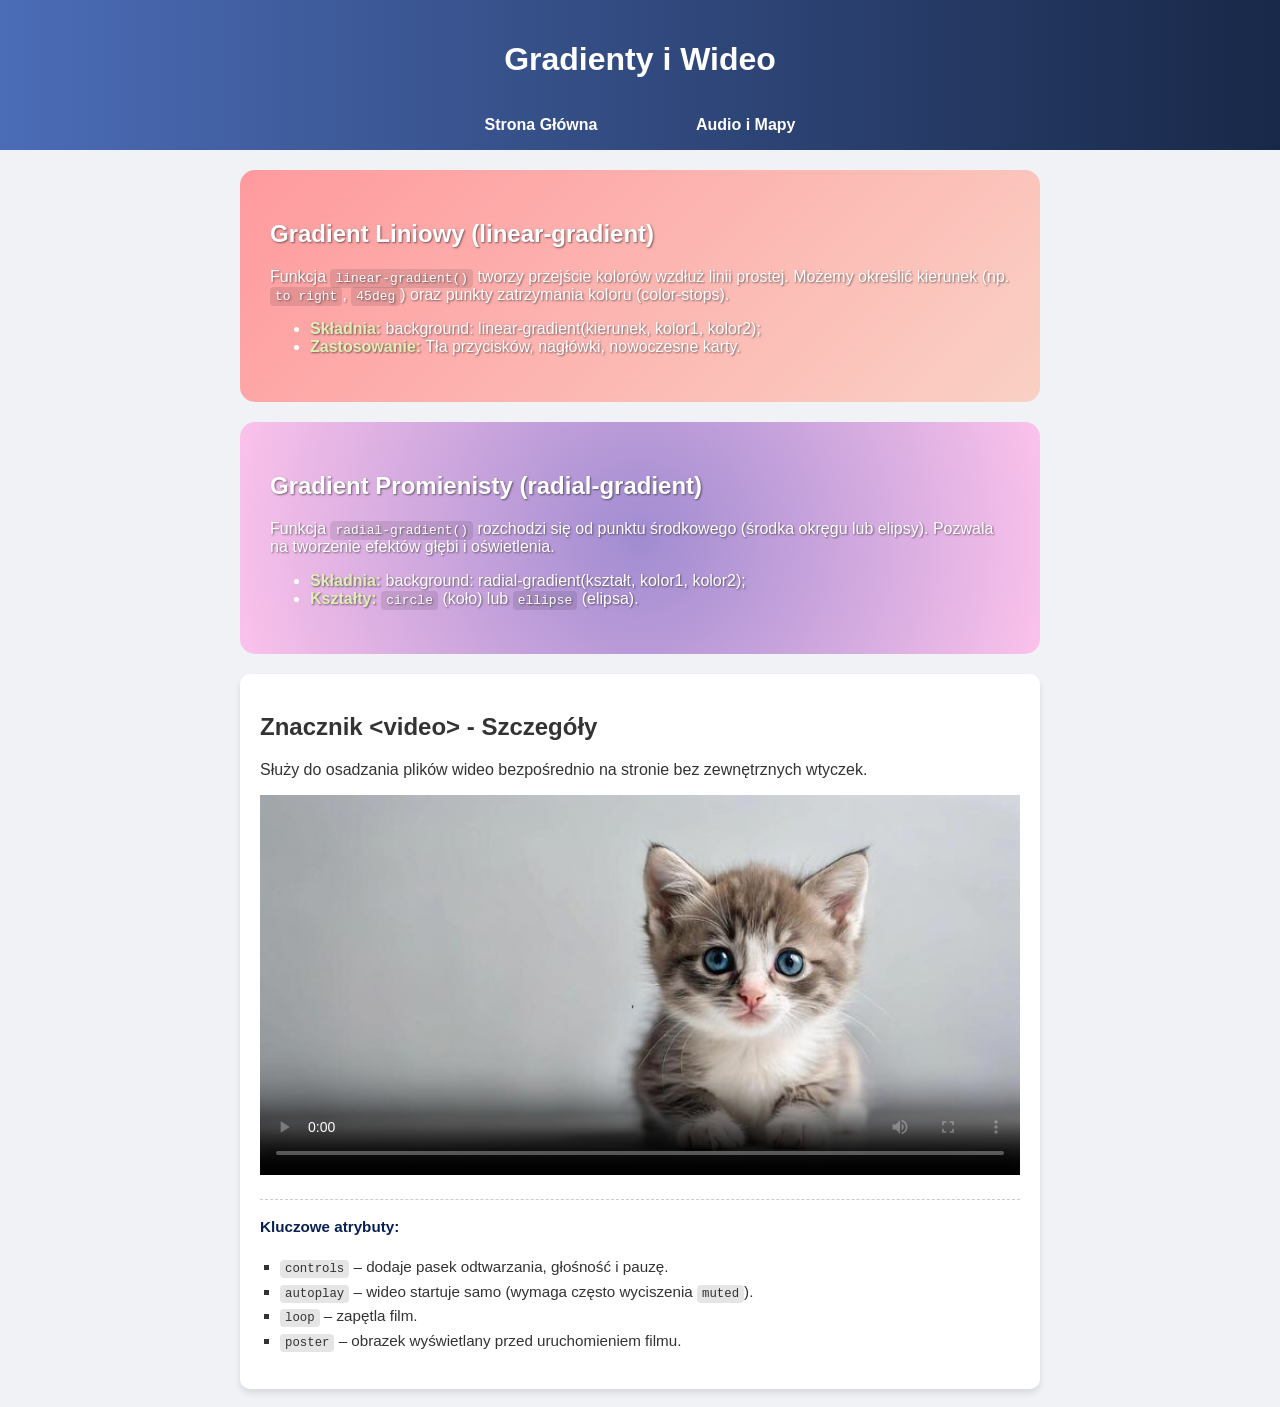
==== index.html @ ca525797 "Dodanie plików" ====
<!DOCTYPE html>
<html lang="pl">
<head>
    <meta charset="UTF-8">
    <meta name="viewport" content="width=device-width, initial-scale=1.0">
    <title>Kompendium: Gradienty i Wideo</title>
    <link rel="stylesheet" href="style.css">
</head>
<body>
    <header>
        <h1>Gradienty i Wideo</h1>
        <nav>
            <a href="index.html">Strona Główna</a>
            <a href="audio.html">Audio i Mapy</a>
        </nav>
    </header>

    <main>
        <section class="card linear">
            <h2>Gradient Liniowy (linear-gradient)</h2>
            <p>Funkcja <code>linear-gradient()</code> tworzy przejście kolorów wzdłuż linii prostej. Możemy określić kierunek (np. <code>to right</code>, <code>45deg</code>) oraz punkty zatrzymania koloru (color-stops).</p>
            <ul>
                <li><strong>Składnia:</strong> background: linear-gradient(kierunek, kolor1, kolor2);</li>
                <li><strong>Zastosowanie:</strong> Tła przycisków, nagłówki, nowoczesne karty.</li>
            </ul>
        </section>

        <section class="card radial">
            <h2>Gradient Promienisty (radial-gradient)</h2>
            <p>Funkcja <code>radial-gradient()</code> rozchodzi się od punktu środkowego (środka okręgu lub elipsy). Pozwala na tworzenie efektów głębi i oświetlenia.</p>
            <ul>
                <li><strong>Składnia:</strong> background: radial-gradient(kształt, kolor1, kolor2);</li>
                <li><strong>Kształty:</strong> <code>circle</code> (koło) lub <code>ellipse</code> (elipsa).</li>
            </ul>
        </section>

        <section class="content-box">
            <h2>Znacznik &lt;video&gt; - Szczegóły</h2>
            <p>Służy do osadzania plików wideo bezpośrednio na stronie bez zewnętrznych wtyczek.</p>
            <video controls width="100%" poster="cute-curious-gray-and-white-kitten-in-a-long-shot-photo.jpg">
                <source src="YTDown_YouTube_Rick-Astley-Never-Gonna-Give-You-Up-Offi_Media_dQw4w9WgXcQ_001_1080p.mp4" type="video/mp4">
                Twoja przeglądarka nie obsługuje elementu wideo.
            </video>
            <div class="info">
                <strong>Kluczowe atrybuty:</strong>
                <ul>
                    <li><code>controls</code> – dodaje pasek odtwarzania, głośność i pauzę.</li>
                    <li><code>autoplay</code> – wideo startuje samo (wymaga często wyciszenia <code>muted</code>).</li>
                    <li><code>loop</code> – zapętla film.</li>
                    <li><code>poster</code> – obrazek wyświetlany przed uruchomieniem filmu.</li>
                </ul>
            </div>
        </section>
    </main>
</body>
</html>
---- style.css ----
/* Ogólne ustawienia */
body {
    font-family: 'Segoe UI', Tahoma, Geneva, Verdana, sans-serif;
    margin: 0;
    background-color: #f0f2f5;
    color: #333;
}

header {
    background: linear-gradient(90deg, #4b6cb7 0%, #182848 100%);
    color: white;
    padding-top: 20px;
    text-align: center;
}

nav {
    margin-top: 10px;
    padding: 0;
}

nav a {
    display: inline-block;
    color: white;
    text-decoration: none;
    margin: 0 15px;
    font-weight: bold;
    padding: 1em 2em;
}

nav a:hover {
    text-decoration: underline;
    background-color: rgba(119, 182, 245, 0.174);
}

main {
    max-width: 800px;
    margin: 20px auto;
    padding: 0 20px;
}

/* Sekcje z gradientami */
.card {
    padding: 30px;
    margin-bottom: 20px;
    border-radius: 15px;
    color: white;
    text-shadow: 1px 1px 2px rgba(0,0,0,0.5);
}

.linear {
    background: linear-gradient(135deg, #ff9a9e 0%, #fad0c4 99%, #fad0c4 100%);
}

.radial {
    background: radial-gradient(circle, #a18cd1 0%, #fbc2eb 100%);
}

/* Kontenery na multimedia */
.content-box {
    background: white;
    padding: 20px;
    margin-bottom: 20px;
    border-radius: 10px;
    box-shadow: 0 4px 6px rgba(0,0,0,0.1);
}

.map-container {
    overflow: hidden;
    border-radius: 8px;
}

code {
    background: rgba(0,0,0,0.1);
    padding: 2px 5px;
    border-radius: 4px;
}
.info {
    margin-top: 20px;
    padding-top: 15px;
    border-top: 1px dashed #ccc;
    font-size: 0.95em;
    line-height: 1.6;
}

.info ul {
    list-style-type: square;
    padding-left: 20px;
}

strong{
    color: #082051;
}

li > strong {
    color: #e1efb6;
    font-weight: 800 !important;
}
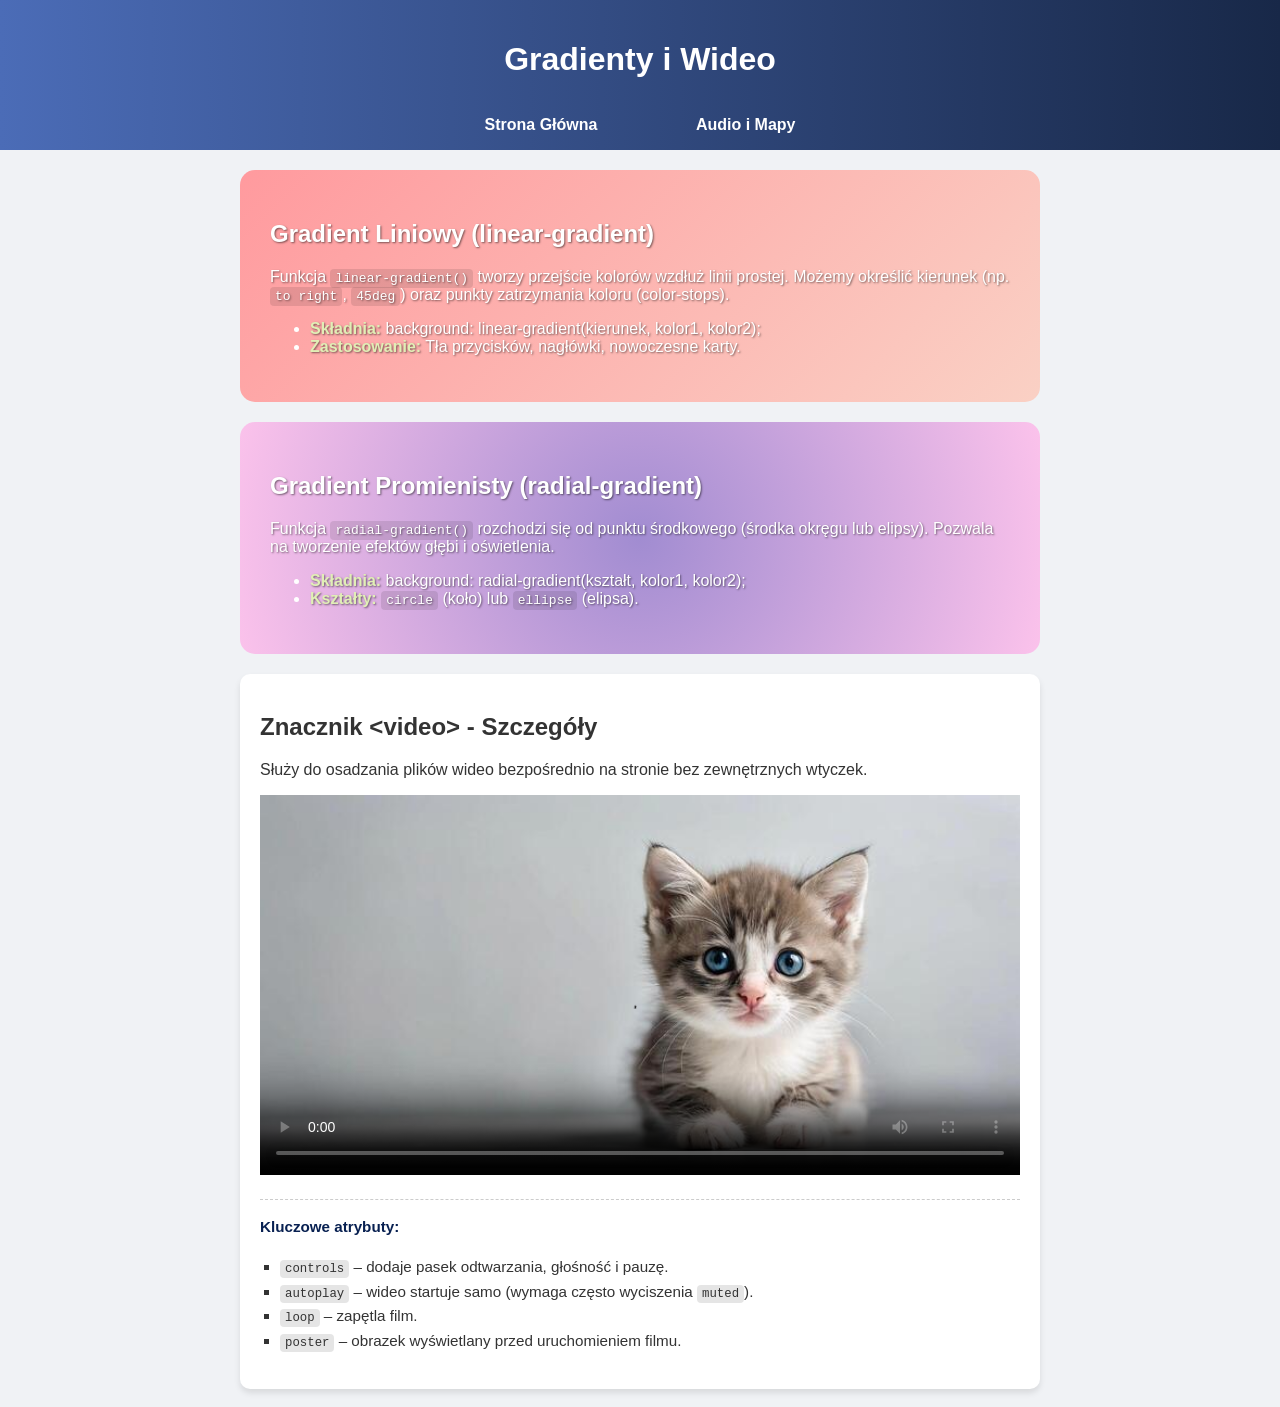
==== commit 18d3dd87: "Update index.html" ====
--- a/index.html
+++ b/index.html
@@ -38,7 +38,7 @@
             <h2>Znacznik &lt;video&gt; - Szczegóły</h2>
             <p>Służy do osadzania plików wideo bezpośrednio na stronie bez zewnętrznych wtyczek.</p>
             <video controls width="100%" poster="cute-curious-gray-and-white-kitten-in-a-long-shot-photo.jpg">
-                <source src="YTDown_YouTube_Rick-Astley-Never-Gonna-Give-You-Up-Offi_Media_dQw4w9WgXcQ_001_1080p.mp4" type="video/mp4">
+                <source src="https://www.youtube.com/watch?v=dQw4w9WgXcQ" type="video/mp4">
                 Twoja przeglądarka nie obsługuje elementu wideo.
             </video>
             <div class="info">
